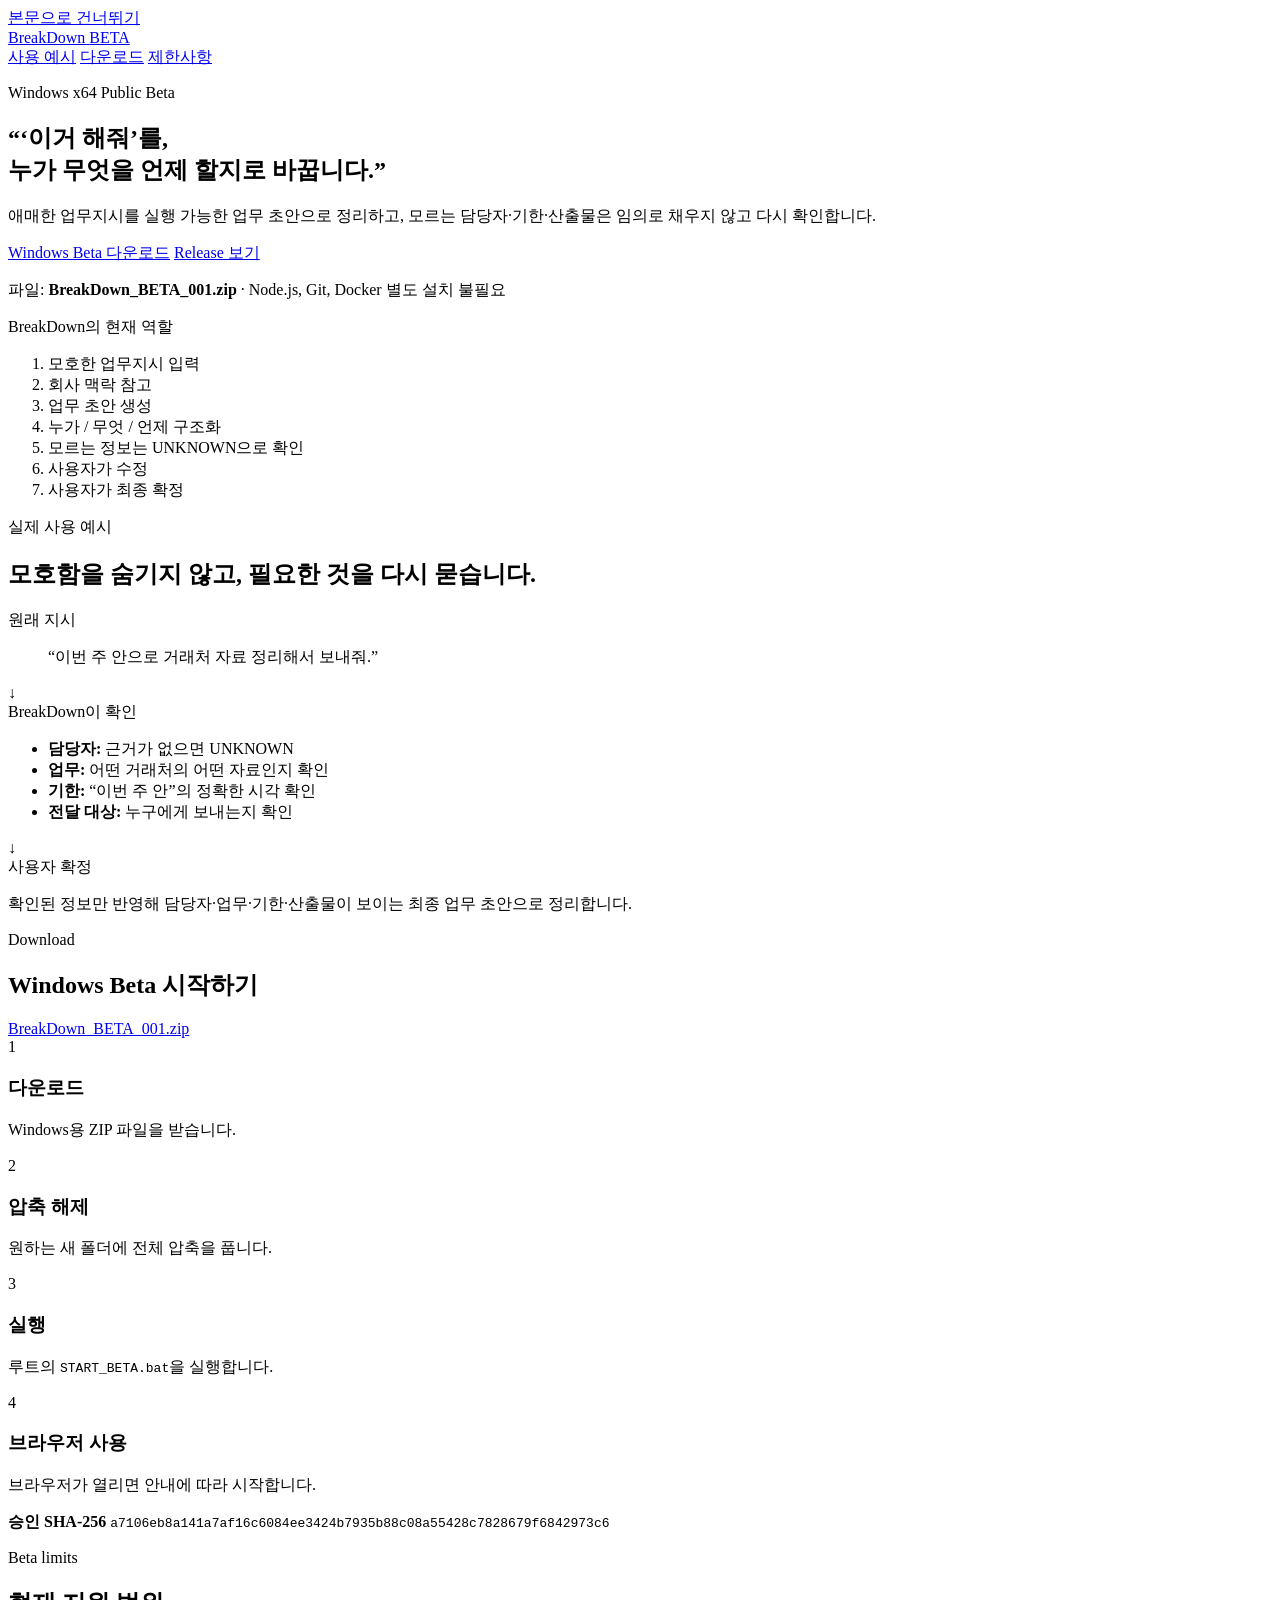
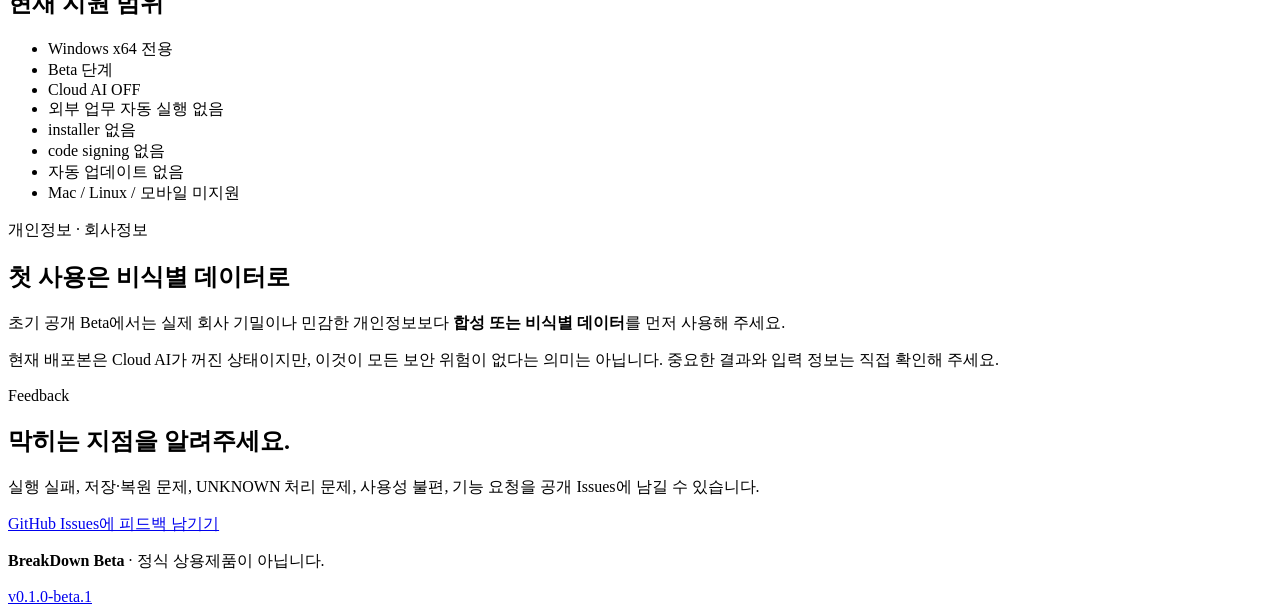
==== index.html @ 1d84308a "PUBLIC-BETA-LANDING-001: add index.html" ====
<!doctype html>
<html lang="ko">
<head>
  <meta charset="utf-8">
  <meta name="viewport" content="width=device-width, initial-scale=1">
  <title>BreakDown Beta — 모호한 업무지시를 실행 가능한 초안으로</title>
  <meta name="description" content="BreakDown은 '이거 해줘' 같은 모호한 업무지시를 누가, 무엇을, 언제 할지로 정리하고 모르는 정보는 다시 확인하는 Windows 로컬 베타입니다.">
  <meta property="og:title" content="BreakDown Beta">
  <meta property="og:description" content="'이거 해줘'를, 누가 무엇을 언제 할지로 바꿉니다. Windows x64 공개 베타.">
  <meta property="og:type" content="website">
  <link rel="canonical" href="https://zsefv945-commits.github.io/breakdown-beta-releases/">
  <link rel="stylesheet" href="./styles.css">
</head>
<body>
  <a class="skip-link" href="#main">본문으로 건너뛰기</a>

  <header class="site-header">
    <div class="wrap nav">
      <a class="brand" href="#top" aria-label="BreakDown 홈">BreakDown <span>BETA</span></a>
      <nav aria-label="주요 메뉴">
        <a href="#example">사용 예시</a>
        <a href="#download">다운로드</a>
        <a href="#limits">제한사항</a>
      </nav>
    </div>
  </header>

  <main id="main">
    <section class="hero" id="top">
      <div class="wrap hero-grid">
        <div>
          <p class="eyebrow">Windows x64 Public Beta</p>
          <h1>“‘이거 해줘’를,<br>누가 무엇을 언제 할지로 바꿉니다.”</h1>
          <p class="lead">애매한 업무지시를 실행 가능한 업무 초안으로 정리하고, 모르는 담당자·기한·산출물은 임의로 채우지 않고 다시 확인합니다.</p>
          <div class="cta-row">
            <a class="button primary" href="https://github.com/zsefv945-commits/breakdown-beta-releases/releases/download/v0.1.0-beta.1/BreakDown_BETA_001.zip">Windows Beta 다운로드</a>
            <a class="button secondary" href="https://github.com/zsefv945-commits/breakdown-beta-releases/releases/tag/v0.1.0-beta.1">Release 보기</a>
          </div>
          <p class="micro">파일: <strong>BreakDown_BETA_001.zip</strong> · Node.js, Git, Docker 별도 설치 불필요</p>
        </div>

        <aside class="promise-card" aria-label="BreakDown이 하는 일">
          <p class="card-label">BreakDown의 현재 역할</p>
          <ol>
            <li>모호한 업무지시 입력</li>
            <li>회사 맥락 참고</li>
            <li>업무 초안 생성</li>
            <li>누가 / 무엇 / 언제 구조화</li>
            <li>모르는 정보는 UNKNOWN으로 확인</li>
            <li>사용자가 수정</li>
            <li>사용자가 최종 확정</li>
          </ol>
        </aside>
      </div>
    </section>

    <section class="section" id="example">
      <div class="wrap narrow">
        <p class="eyebrow">실제 사용 예시</p>
        <h2>모호함을 숨기지 않고, 필요한 것을 다시 묻습니다.</h2>
        <div class="example-flow">
          <div class="example-card">
            <span class="step">원래 지시</span>
            <blockquote>“이번 주 안으로 거래처 자료 정리해서 보내줘.”</blockquote>
          </div>
          <div class="arrow" aria-hidden="true">↓</div>
          <div class="example-card emphasis">
            <span class="step">BreakDown이 확인</span>
            <ul>
              <li><strong>담당자:</strong> 근거가 없으면 UNKNOWN</li>
              <li><strong>업무:</strong> 어떤 거래처의 어떤 자료인지 확인</li>
              <li><strong>기한:</strong> “이번 주 안”의 정확한 시각 확인</li>
              <li><strong>전달 대상:</strong> 누구에게 보내는지 확인</li>
            </ul>
          </div>
          <div class="arrow" aria-hidden="true">↓</div>
          <div class="example-card">
            <span class="step">사용자 확정</span>
            <p>확인된 정보만 반영해 담당자·업무·기한·산출물이 보이는 최종 업무 초안으로 정리합니다.</p>
          </div>
        </div>
      </div>
    </section>

    <section class="section muted" id="download">
      <div class="wrap">
        <div class="section-heading">
          <div>
            <p class="eyebrow">Download</p>
            <h2>Windows Beta 시작하기</h2>
          </div>
          <a class="button primary" href="https://github.com/zsefv945-commits/breakdown-beta-releases/releases/download/v0.1.0-beta.1/BreakDown_BETA_001.zip">BreakDown_BETA_001.zip</a>
        </div>

        <div class="steps">
          <article><span>1</span><h3>다운로드</h3><p>Windows용 ZIP 파일을 받습니다.</p></article>
          <article><span>2</span><h3>압축 해제</h3><p>원하는 새 폴더에 전체 압축을 풉니다.</p></article>
          <article><span>3</span><h3>실행</h3><p>루트의 <code>START_BETA.bat</code>을 실행합니다.</p></article>
          <article><span>4</span><h3>브라우저 사용</h3><p>브라우저가 열리면 안내에 따라 시작합니다.</p></article>
        </div>

        <div class="integrity">
          <strong>승인 SHA-256</strong>
          <code>a7106eb8a141a7af16c6084ee3424b7935b88c08a55428c7828679f6842973c6</code>
        </div>
      </div>
    </section>

    <section class="section" id="limits">
      <div class="wrap two-col">
        <div>
          <p class="eyebrow">Beta limits</p>
          <h2>현재 지원 범위</h2>
          <ul class="check-list">
            <li>Windows x64 전용</li>
            <li>Beta 단계</li>
            <li>Cloud AI OFF</li>
            <li>외부 업무 자동 실행 없음</li>
            <li>installer 없음</li>
            <li>code signing 없음</li>
            <li>자동 업데이트 없음</li>
            <li>Mac / Linux / 모바일 미지원</li>
          </ul>
        </div>

        <div class="notice">
          <p class="eyebrow">개인정보 · 회사정보</p>
          <h2>첫 사용은 비식별 데이터로</h2>
          <p>초기 공개 Beta에서는 실제 회사 기밀이나 민감한 개인정보보다 <strong>합성 또는 비식별 데이터</strong>를 먼저 사용해 주세요.</p>
          <p>현재 배포본은 Cloud AI가 꺼진 상태이지만, 이것이 모든 보안 위험이 없다는 의미는 아닙니다. 중요한 결과와 입력 정보는 직접 확인해 주세요.</p>
        </div>
      </div>
    </section>

    <section class="section feedback" id="feedback">
      <div class="wrap narrow center">
        <p class="eyebrow">Feedback</p>
        <h2>막히는 지점을 알려주세요.</h2>
        <p>실행 실패, 저장·복원 문제, UNKNOWN 처리 문제, 사용성 불편, 기능 요청을 공개 Issues에 남길 수 있습니다.</p>
        <a class="button secondary light" href="https://github.com/zsefv945-commits/breakdown-beta-releases/issues">GitHub Issues에 피드백 남기기</a>
      </div>
    </section>
  </main>

  <footer>
    <div class="wrap footer-row">
      <p><strong>BreakDown Beta</strong> · 정식 상용제품이 아닙니다.</p>
      <a href="https://github.com/zsefv945-commits/breakdown-beta-releases/releases/tag/v0.1.0-beta.1">v0.1.0-beta.1</a>
    </div>
  </footer>
</body>
</html>
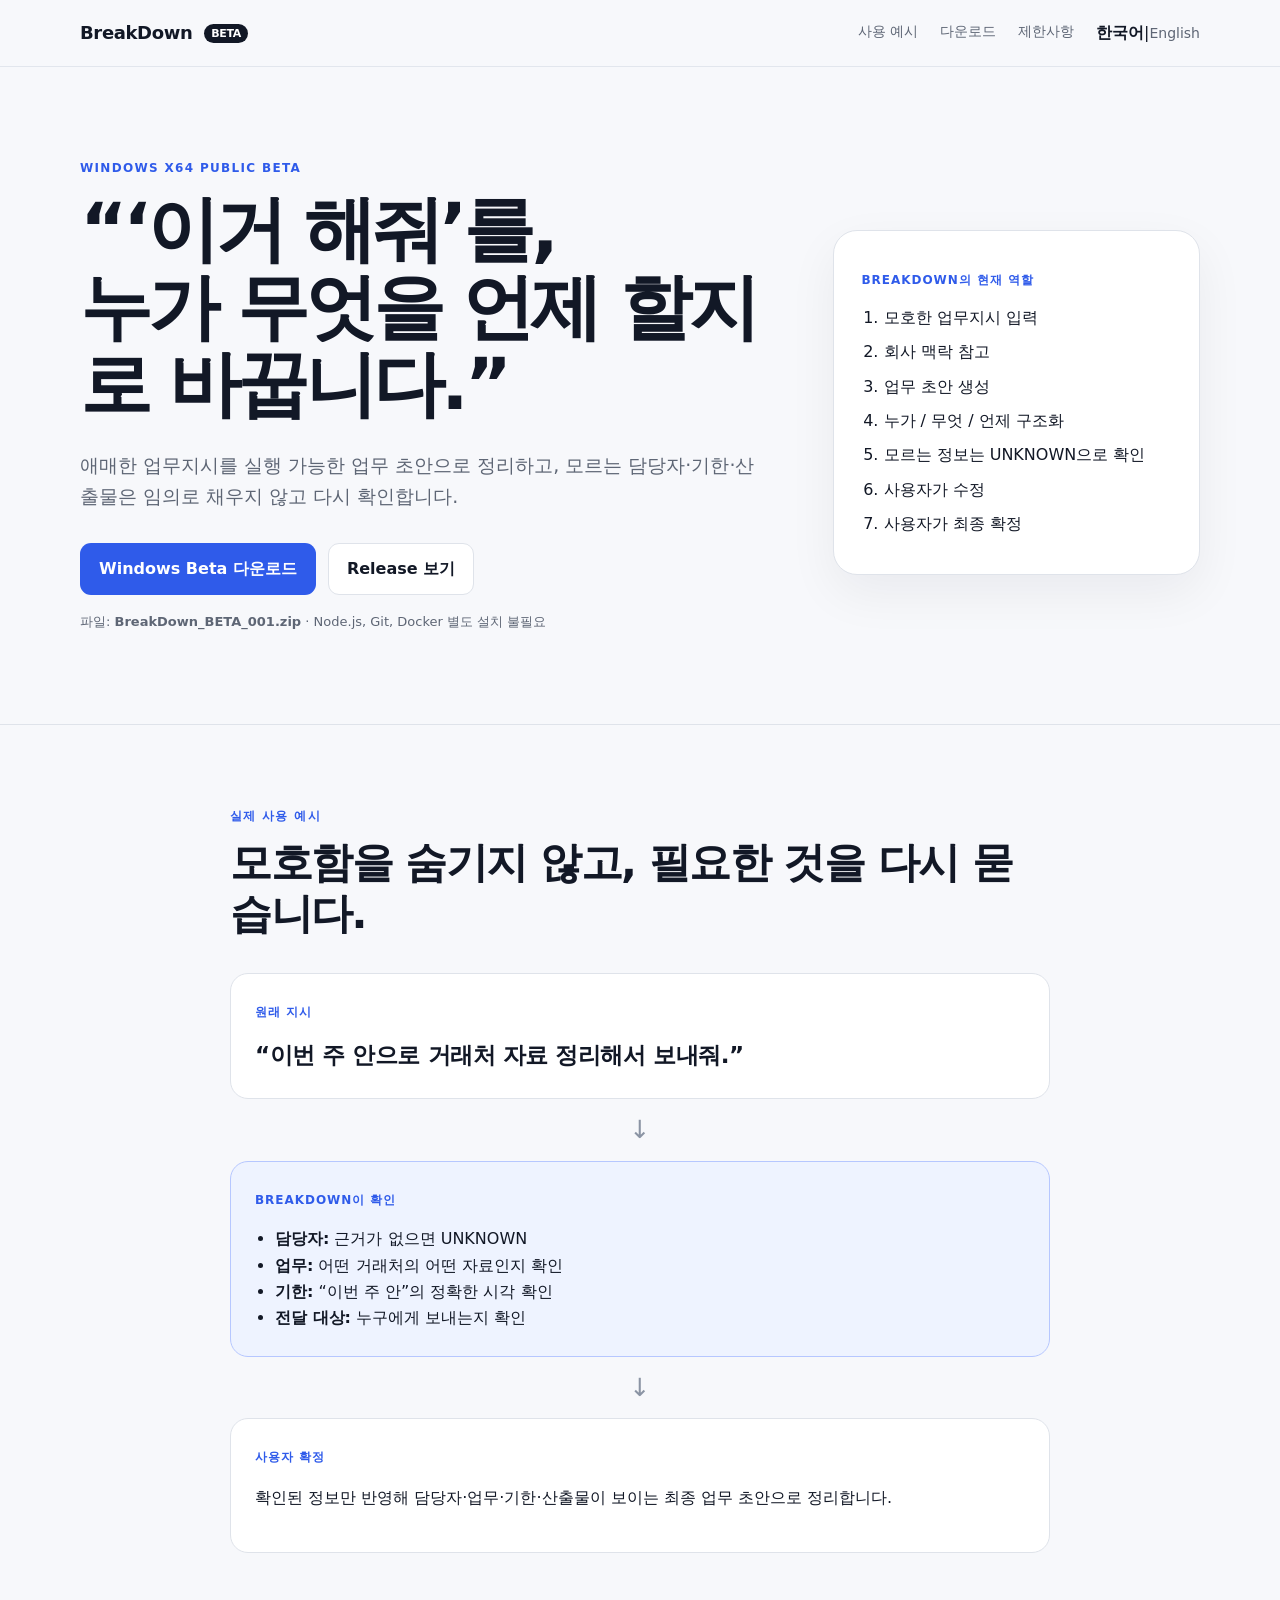
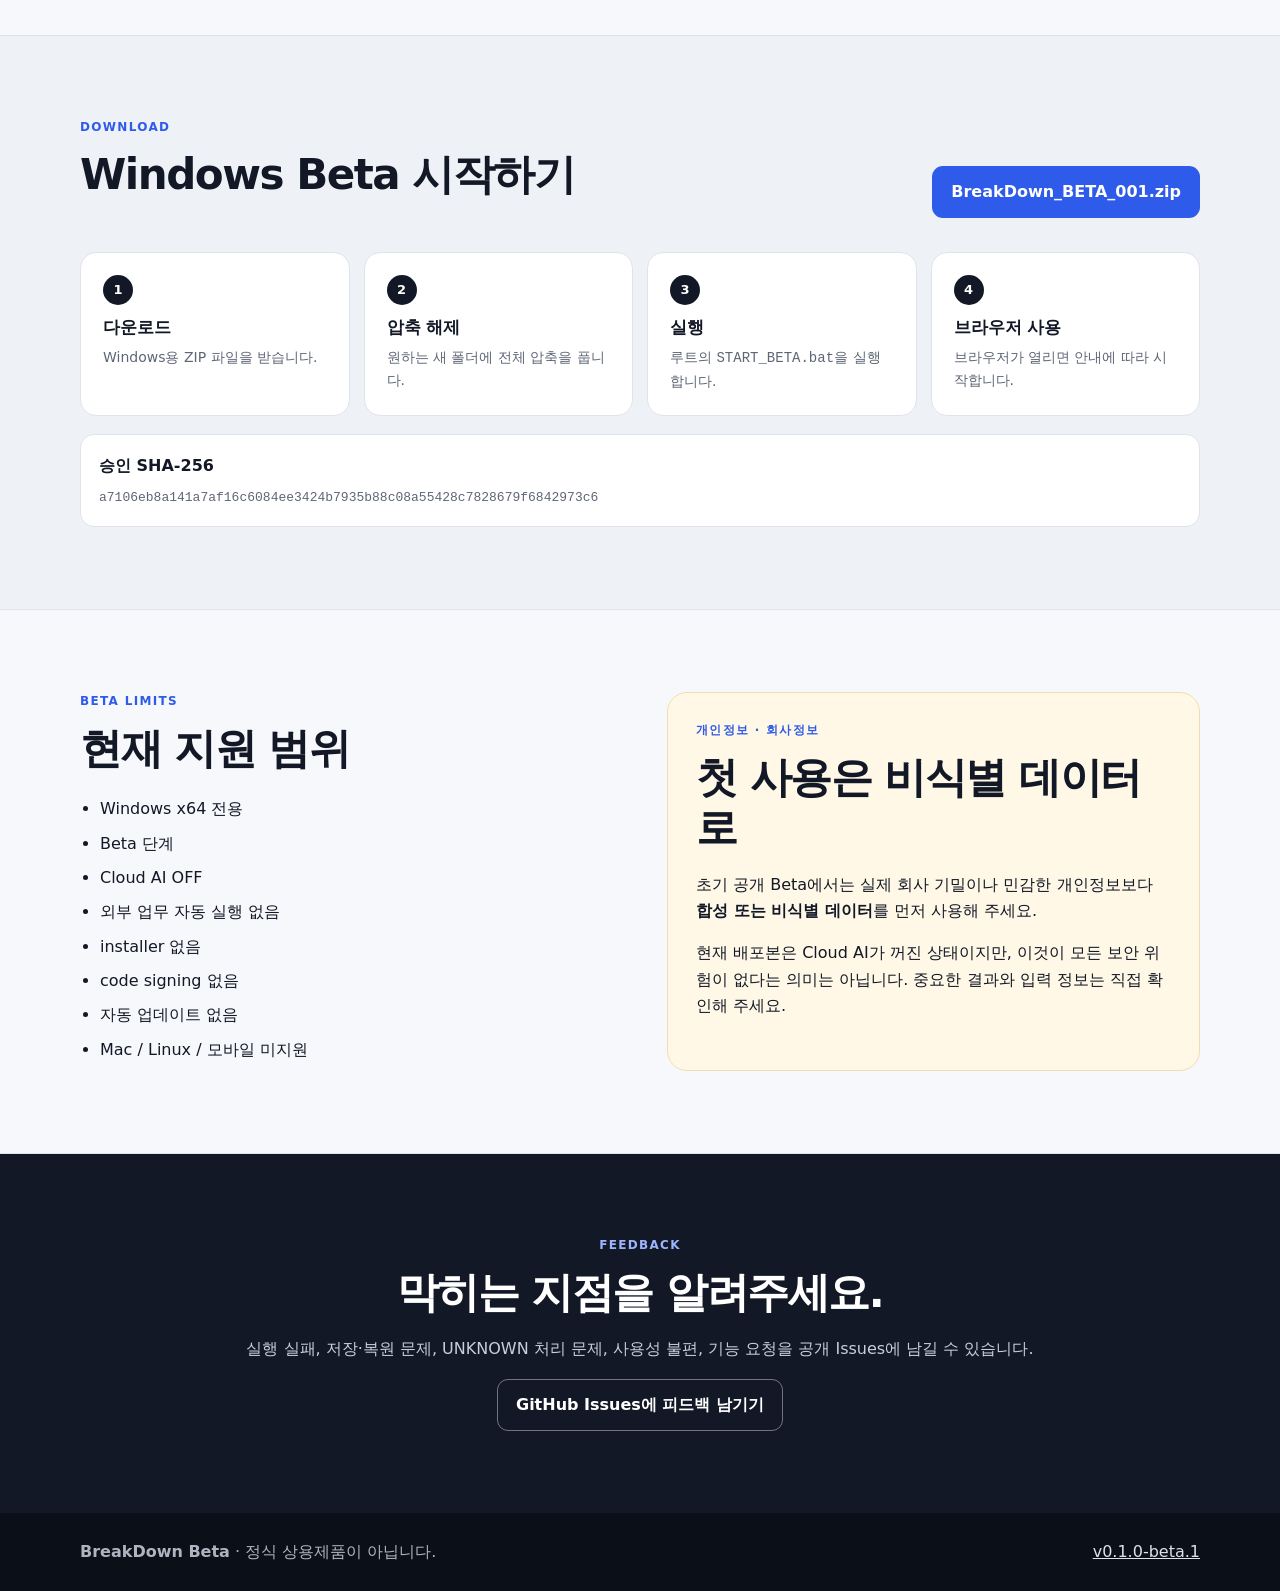
==== commit 3457d572: "PUBLIC-BETA-LANDING-I18N-001: add language switch and hreflang" ====
--- a/index.html
+++ b/index.html
@@ -9,6 +9,9 @@
   <meta property="og:description" content="'이거 해줘'를, 누가 무엇을 언제 할지로 바꿉니다. Windows x64 공개 베타.">
   <meta property="og:type" content="website">
   <link rel="canonical" href="https://zsefv945-commits.github.io/breakdown-beta-releases/">
+  <link rel="alternate" hreflang="ko" href="https://zsefv945-commits.github.io/breakdown-beta-releases/">
+  <link rel="alternate" hreflang="en" href="https://zsefv945-commits.github.io/breakdown-beta-releases/en/">
+  <link rel="alternate" hreflang="x-default" href="https://zsefv945-commits.github.io/breakdown-beta-releases/">
   <link rel="stylesheet" href="./styles.css">
 </head>
 <body>
@@ -21,6 +24,7 @@
         <a href="#example">사용 예시</a>
         <a href="#download">다운로드</a>
         <a href="#limits">제한사항</a>
+        <span class="language-switch"><strong aria-current="page">한국어</strong><span aria-hidden="true">|</span><a href="./en/" hreflang="en" lang="en">English</a></span>
       </nav>
     </div>
   </header>
--- a/styles.css
+++ b/styles.css
@@ -0,0 +1,96 @@
+:root{
+  --bg:#f7f8fb;
+  --surface:#ffffff;
+  --ink:#121826;
+  --muted:#5e6675;
+  --line:#dfe3ea;
+  --accent:#2f5bea;
+  --accent-dark:#2144ba;
+  --soft:#eef3ff;
+  --warning:#fff8e6;
+  --max:1120px;
+}
+*{box-sizing:border-box}
+html{scroll-behavior:smooth}
+body{margin:0;background:var(--bg);color:var(--ink);font-family:Inter,ui-sans-serif,system-ui,-apple-system,BlinkMacSystemFont,"Segoe UI","Noto Sans KR",sans-serif;line-height:1.65}
+a{color:inherit}
+.wrap{width:min(calc(100% - 40px),var(--max));margin:0 auto}
+.narrow{max-width:820px}
+.skip-link{position:absolute;left:-9999px;top:8px;background:#000;color:#fff;padding:10px 14px;z-index:99}
+.skip-link:focus{left:8px}
+.site-header{position:sticky;top:0;z-index:20;background:rgba(247,248,251,.93);backdrop-filter:blur(10px);border-bottom:1px solid rgba(223,227,234,.85)}
+.nav{height:66px;display:flex;align-items:center;justify-content:space-between;gap:24px}
+.brand{font-weight:800;text-decoration:none;font-size:18px;letter-spacing:-.02em}
+.brand span{font-size:11px;background:var(--ink);color:#fff;border-radius:999px;padding:3px 7px;margin-left:6px;vertical-align:2px}
+nav{display:flex;gap:22px}
+nav a{font-size:14px;text-decoration:none;color:var(--muted)}
+nav a:hover,nav a:focus{color:var(--ink)}
+.hero{padding:92px 0 78px}
+.hero-grid{display:grid;grid-template-columns:minmax(0,1.3fr) minmax(300px,.7fr);gap:70px;align-items:center}
+.eyebrow{text-transform:uppercase;letter-spacing:.11em;font-size:12px;font-weight:800;color:var(--accent);margin:0 0 12px}
+h1{font-size:clamp(42px,6vw,72px);line-height:1.08;letter-spacing:-.055em;margin:0 0 26px;max-width:800px}
+h2{font-size:clamp(28px,4vw,42px);line-height:1.2;letter-spacing:-.035em;margin:0 0 18px}
+h3{font-size:17px;margin:8px 0 5px}
+.lead{font-size:19px;color:var(--muted);max-width:720px;margin:0 0 30px}
+.cta-row{display:flex;flex-wrap:wrap;gap:12px}
+.button{display:inline-flex;align-items:center;justify-content:center;min-height:48px;padding:12px 18px;border-radius:11px;font-weight:800;text-decoration:none;border:1px solid transparent;transition:.15s ease}
+.button.primary{background:var(--accent);color:#fff}
+.button.primary:hover,.button.primary:focus{background:var(--accent-dark)}
+.button.secondary{background:var(--surface);border-color:var(--line)}
+.button.secondary:hover,.button.secondary:focus{border-color:#aab2bf}
+.button.light{background:transparent;color:#fff;border-color:rgba(255,255,255,.4)}
+.button.light:hover,.button.light:focus{border-color:#fff}
+.micro{font-size:13px;color:var(--muted);margin-top:16px}
+.promise-card{background:var(--surface);border:1px solid var(--line);border-radius:24px;padding:28px;box-shadow:0 18px 50px rgba(18,24,38,.06)}
+.card-label,.step{font-size:12px;font-weight:800;letter-spacing:.08em;text-transform:uppercase;color:var(--accent)}
+.promise-card ol{margin:14px 0 0;padding-left:22px}
+.promise-card li{margin:8px 0}
+.section{padding:82px 0;border-top:1px solid var(--line)}
+.section.muted{background:#eef1f6}
+.example-flow{margin-top:34px}
+.example-card{background:var(--surface);border:1px solid var(--line);border-radius:18px;padding:24px}
+.example-card.emphasis{border-color:#b6c7ff;background:var(--soft)}
+blockquote{font-size:23px;font-weight:700;margin:12px 0 0;letter-spacing:-.02em}
+.example-card ul{margin:14px 0 0;padding-left:20px}
+.arrow{text-align:center;color:#8b94a4;font-size:25px;padding:10px}
+.section-heading{display:flex;align-items:end;justify-content:space-between;gap:30px;margin-bottom:34px}
+.steps{display:grid;grid-template-columns:repeat(4,1fr);gap:14px}
+.steps article{background:var(--surface);border:1px solid var(--line);border-radius:16px;padding:22px}
+.steps article>span{display:inline-grid;place-items:center;width:30px;height:30px;border-radius:50%;background:var(--ink);color:#fff;font-size:13px;font-weight:800}
+.steps p{margin:0;color:var(--muted);font-size:14px}
+.integrity{margin-top:18px;background:var(--surface);border:1px solid var(--line);border-radius:14px;padding:18px;display:grid;gap:7px}
+.integrity code{overflow-wrap:anywhere;font-size:13px;color:var(--muted)}
+.two-col{display:grid;grid-template-columns:1fr 1fr;gap:54px}
+.check-list{padding-left:20px;margin:22px 0 0}
+.check-list li{margin:8px 0}
+.notice{background:var(--warning);border:1px solid #f0dfae;border-radius:20px;padding:28px}
+.notice p:last-child{margin-bottom:0}
+.feedback{background:var(--ink);color:#fff}
+.feedback .eyebrow{color:#9db4ff}
+.feedback p{color:#c9cfda}
+.center{text-align:center}
+footer{background:#0b0f18;color:#aeb5c1;padding:26px 0}
+.footer-row{display:flex;justify-content:space-between;gap:20px;align-items:center}
+.footer-row p{margin:0}
+.footer-row a{color:#dce2ee}
+
+@media (max-width:800px){
+  .wrap{width:min(calc(100% - 28px),var(--max))}
+  nav{display:none}
+  .hero{padding:64px 0 56px}
+  .hero-grid,.two-col{grid-template-columns:1fr;gap:32px}
+  .promise-card{padding:22px}
+  .section{padding:62px 0}
+  .section-heading{align-items:stretch;flex-direction:column}
+  .section-heading .button{width:100%}
+  .steps{grid-template-columns:1fr 1fr}
+}
+@media (max-width:520px){
+  h1{font-size:39px}
+  .lead{font-size:17px}
+  .cta-row{display:grid}
+  .button{width:100%}
+  .steps{grid-template-columns:1fr}
+  .footer-row{align-items:flex-start;flex-direction:column}
+  blockquote{font-size:20px}
+}
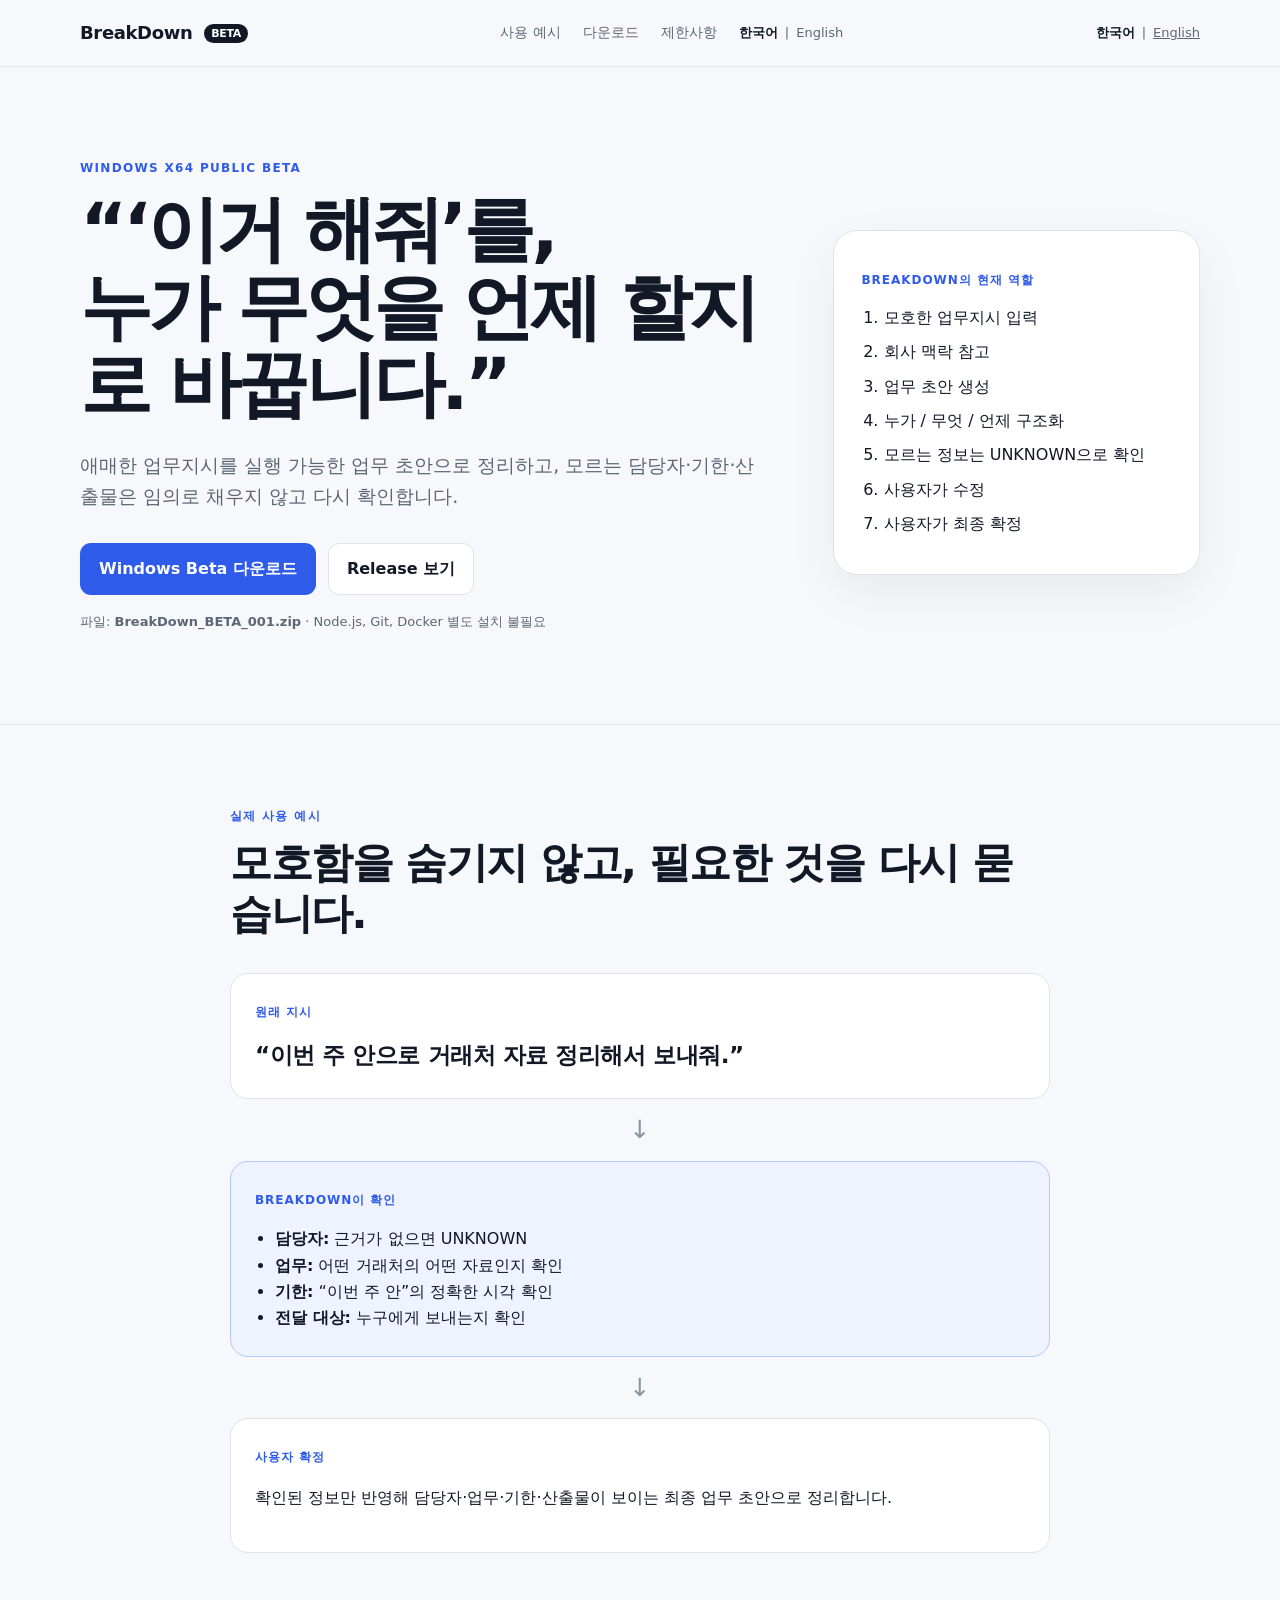
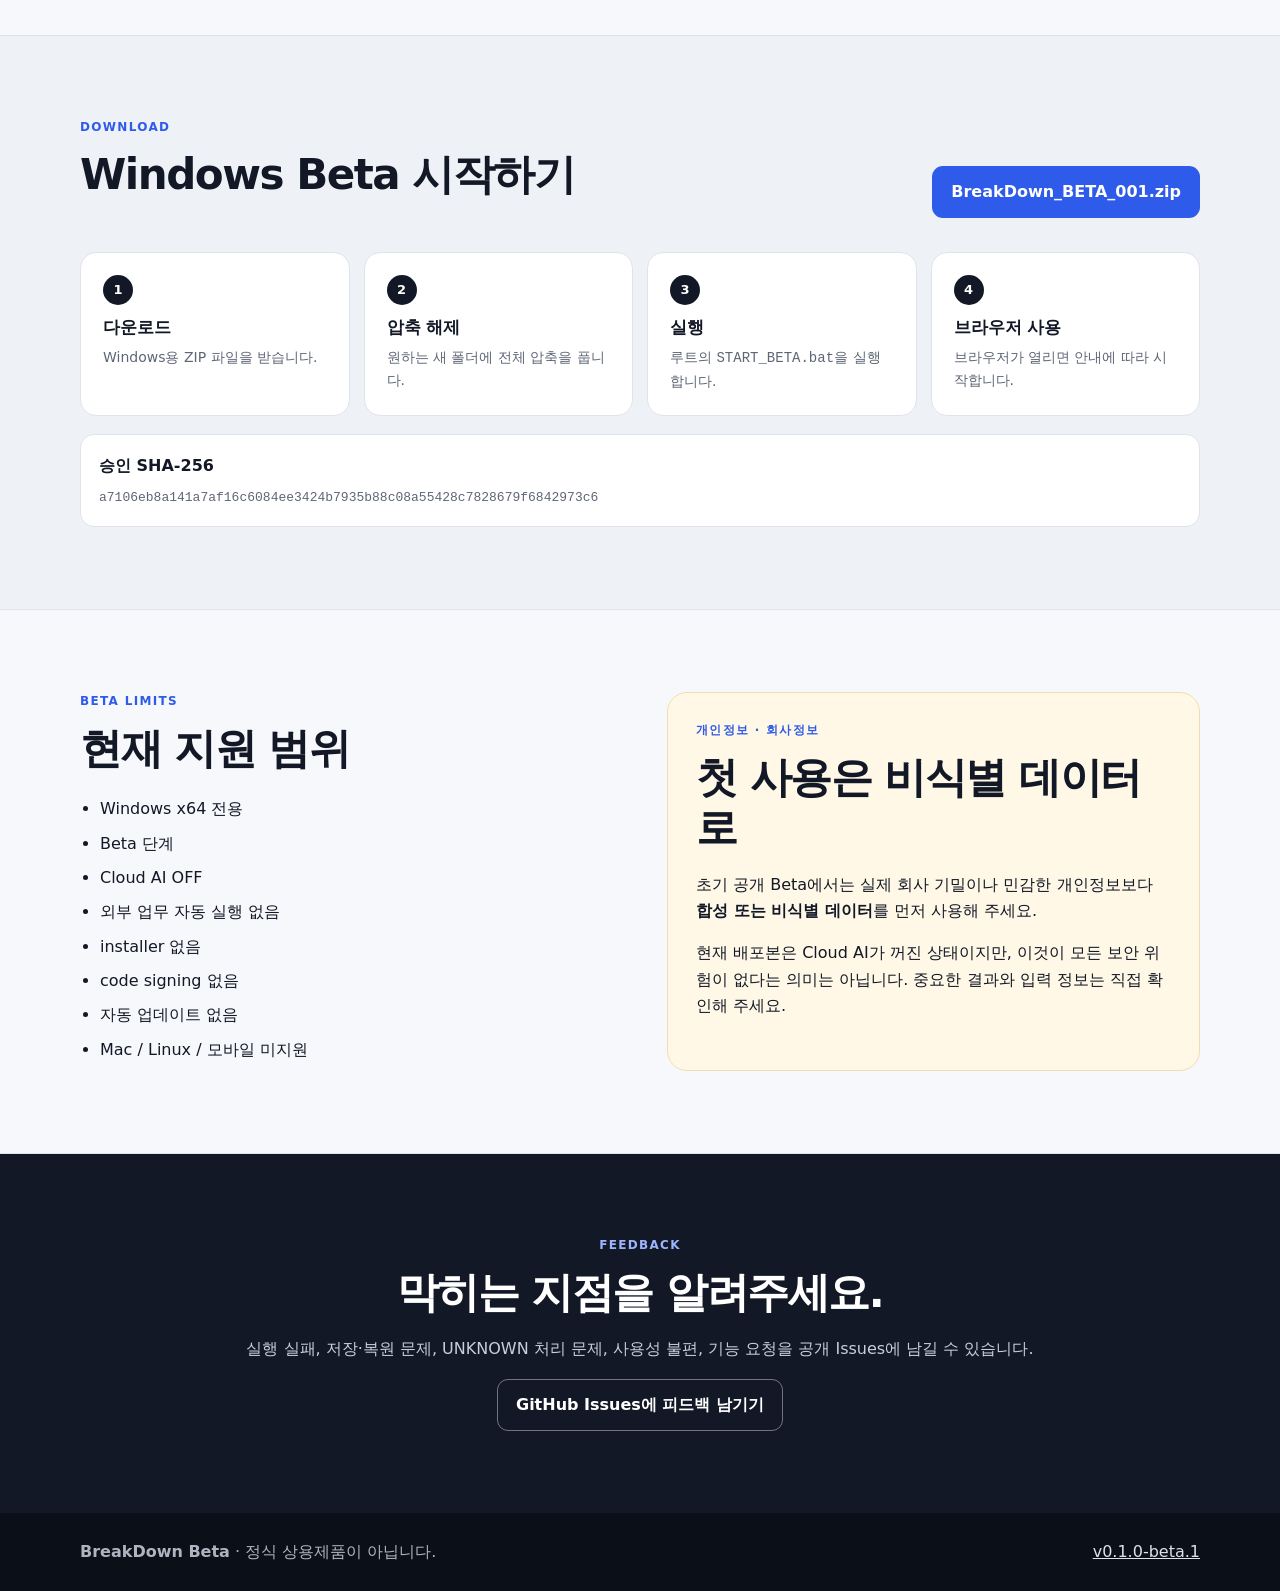
==== commit ee204bac: "PUBLIC-BETA-LANDING-I18N-001: keep language switch visible on mobile" ====
--- a/index.html
+++ b/index.html
@@ -26,6 +26,7 @@
         <a href="#limits">제한사항</a>
         <span class="language-switch"><strong aria-current="page">한국어</strong><span aria-hidden="true">|</span><a href="./en/" hreflang="en" lang="en">English</a></span>
       </nav>
+      <span class="language-switch mobile-language"><strong aria-current="page">한국어</strong><span aria-hidden="true">|</span><a href="./en/" hreflang="en" lang="en">English</a></span>
     </div>
   </header>
 
--- a/styles.css
+++ b/styles.css
@@ -25,6 +25,9 @@
 nav{display:flex;gap:22px}
 nav a{font-size:14px;text-decoration:none;color:var(--muted)}
 nav a:hover,nav a:focus{color:var(--ink)}
+.language-switch{display:inline-flex;align-items:center;gap:7px;font-size:13px;color:var(--muted);white-space:nowrap}
+.language-switch strong{color:var(--ink);font-weight:800}
+.language-switch a{font-size:13px}
 .hero{padding:92px 0 78px}
 .hero-grid{display:grid;grid-template-columns:minmax(0,1.3fr) minmax(300px,.7fr);gap:70px;align-items:center}
 .eyebrow{text-transform:uppercase;letter-spacing:.11em;font-size:12px;font-weight:800;color:var(--accent);margin:0 0 12px}
